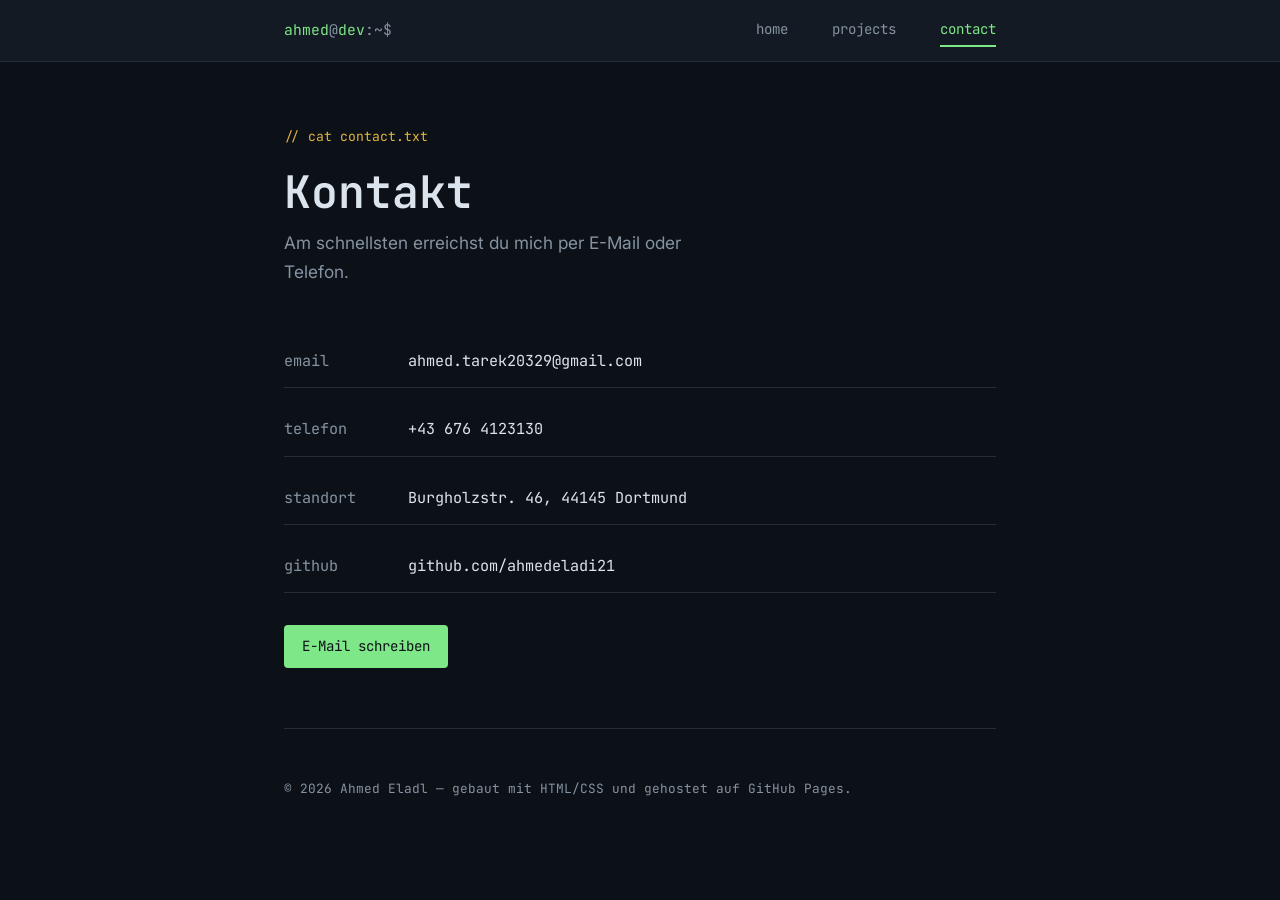
==== contact.html @ 5542e297 "Add files via upload" ====
<!DOCTYPE html>
<html lang="de">
<head>
<meta charset="UTF-8">
<meta name="viewport" content="width=device-width, initial-scale=1.0">
<title>Kontakt — Ahmed Eladl</title>
<link rel="preconnect" href="https://fonts.googleapis.com">
<link rel="preconnect" href="https://fonts.gstatic.com" crossorigin>
<link href="https://fonts.googleapis.com/css2?family=JetBrains+Mono:wght@400;500;600;700&family=Inter:wght@400;500;600&display=swap" rel="stylesheet">
<link rel="stylesheet" href="style.css">
</head>
<body>

  <div class="topbar">
    <div class="topbar-inner">
      <div class="prompt">ahmed<span>@</span>dev<span>:~$</span></div>
      <nav>
        <a href="index.html">home</a>
        <a href="projects.html">projects</a>
        <a href="contact.html" class="active">contact</a>
      </nav>
    </div>
  </div>

  <div class="wrap">
    <header class="hero" style="padding-bottom:20px;">
      <p class="kicker">// cat contact.txt</p>
      <h1>Kontakt</h1>
      <p class="role">Am schnellsten erreichst du mich per E-Mail oder Telefon.</p>
    </header>

    <section class="contact" style="border-top:none; padding-top:0;">
      <div class="contact-grid">
        <div class="contact-row">
          <span class="k">email</span>
          <span class="v"><a href="mailto:ahmed.tarek20329@gmail.com">ahmed.tarek20329@gmail.com</a></span>
        </div>
        <div class="contact-row">
          <span class="k">telefon</span>
          <span class="v"><a href="tel:+436764123130">+43 676 4123130</a></span>
        </div>
        <div class="contact-row">
          <span class="k">standort</span>
          <span class="v">Burgholzstr. 46, 44145 Dortmund</span>
        </div>
        <div class="contact-row">
          <span class="k">github</span>
          <span class="v"><a href="https://github.com/ahmedeladi21" target="_blank" rel="noopener">github.com/ahmedeladi21</a></span>
        </div>
      </div>

      <p style="margin-top:32px;">
        <a class="btn" href="mailto:ahmed.tarek20329@gmail.com">E-Mail schreiben</a>
      </p>
    </section>

    <footer>
      <p>© 2026 Ahmed Eladl — gebaut mit HTML/CSS und gehostet auf GitHub Pages.</p>
    </footer>
  </div>

</body>
</html>
---- style.css ----
:root{
  --bg:#0c1117;
  --bg-raised:#131a23;
  --line:#232d38;
  --text:#dbe4ec;
  --muted:#8593a1;
  --green:#7ee787;
  --amber:#e3b341;
  --blue:#6cb6ff;
  --red:#ff7b72;
  --radius:6px;
  --mono:'JetBrains Mono', monospace;
  --sans:'Inter', sans-serif;
}

*{box-sizing:border-box;}
html{scroll-behavior:smooth;}
body{
  margin:0;
  background:var(--bg);
  color:var(--text);
  font-family:var(--sans);
  font-size:16px;
  line-height:1.65;
}

a{color:var(--blue); text-decoration:none;}
a:hover{text-decoration:underline;}

.wrap{
  max-width:760px;
  margin:0 auto;
  padding:0 24px;
}

/* Top nav, styled like a terminal title bar */
.topbar{
  border-bottom:1px solid var(--line);
  background:var(--bg-raised);
  position:sticky;
  top:0;
  z-index:10;
}
.topbar-inner{
  max-width:760px;
  margin:0 auto;
  padding:14px 24px;
  display:flex;
  align-items:center;
  justify-content:space-between;
  flex-wrap:wrap;
  gap:12px;
}
.prompt{
  font-family:var(--mono);
  font-size:0.92rem;
  color:var(--green);
  white-space:nowrap;
}
.prompt span{color:var(--muted);}
nav{
  display:flex;
  gap:22px;
  font-family:var(--mono);
  font-size:0.88rem;
}
nav a{
  color:var(--muted);
  padding:4px 0;
  margin-left:22px;
  border-bottom:2px solid transparent;
}
nav a:first-child{margin-left:0;}
nav a:hover{
  color:var(--text);
  text-decoration:none;
}
nav a.active{
  color:var(--green);
  border-bottom:2px solid var(--green);
}

/* Terminal window chrome, used for hero + project cards */
.term{
  background:var(--bg-raised);
  border:1px solid var(--line);
  border-radius:var(--radius);
  overflow:hidden;
}
.term-bar{
  display:flex;
  align-items:center;
  gap:8px;
  padding:10px 14px;
  border-bottom:1px solid var(--line);
  background:#0f151d;
}
.term-dot{
  width:10px; height:10px; border-radius:50%;
  background:#3a4552;
}
.term-title{
  font-family:var(--mono);
  font-size:0.78rem;
  color:var(--muted);
  margin-left:6px;
}
.term-body{
  padding:22px 24px;
  font-family:var(--mono);
  font-size:0.92rem;
}
.term-body .out{
  color:var(--text);
  font-family:var(--sans);
  font-size:1rem;
  white-space:normal;
}

header.hero{
  padding:64px 0 40px;
}
.kicker{
  font-family:var(--mono);
  font-size:0.82rem;
  color:var(--amber);
  margin:0 0 18px;
}
h1{
  font-family:var(--mono);
  font-weight:600;
  font-size:clamp(2rem, 5.5vw, 2.8rem);
  line-height:1.15;
  margin:0 0 12px;
  color:var(--text);
}
h1 .cursor{
  display:inline-block;
  width:0.5ch;
  background:var(--green);
  animation:blink 1.1s steps(1) infinite;
  margin-left:2px;
}
@keyframes blink{50%{opacity:0;}}

.role{
  font-size:1.08rem;
  color:var(--muted);
  margin:0 0 28px;
  max-width:42ch;
}

.contact-strip{
  display:flex;
  flex-wrap:wrap;
  gap:8px 20px;
  font-family:var(--mono);
  font-size:0.85rem;
  color:var(--muted);
}
.contact-strip a, .contact-strip span{margin-right:16px;}
.contact-strip a{color:var(--muted); border-bottom:1px dashed var(--line);}
.contact-strip a:hover{color:var(--green); border-color:var(--green); text-decoration:none;}

section{
  padding:44px 0;
  border-top:1px solid var(--line);
}
h2{
  font-family:var(--mono);
  font-size:1.05rem;
  font-weight:600;
  color:var(--green);
  margin:0 0 22px;
}
h2::before{content:"# "; color:var(--muted);}

.profile p{max-width:64ch; color:var(--text);}

.skills-tags{
  display:flex;
  flex-wrap:wrap;
  gap:10px;
  list-style:none;
  padding:0;
  margin:0;
  font-family:var(--mono);
  font-size:0.85rem;
}
.skills-tags li{
  padding:6px 12px;
  background:var(--bg-raised);
  border:1px solid var(--line);
  border-radius:4px;
  color:var(--text);
}
.skills-tags li::before{content:"~/"; color:var(--muted);}

.lang-list{
  display:flex; gap:32px; flex-wrap:wrap;
  list-style:none; padding:0; margin:0;
}
.lang-list li{margin-right:32px;}
.lang-list li:last-child{margin-right:0;}
.lang-list li strong{
  display:block; font-family:var(--mono); color:var(--text); font-size:0.95rem;
}
.lang-list li span{color:var(--muted); font-size:0.85rem;}

.projects-list{
  display:flex;
  flex-direction:column;
  gap:18px;
}
.project-card .term-body p{
  margin:0;
  color:var(--muted);
  font-family:var(--sans);
}
.project-card.placeholder .term-title{color:var(--amber);}

.btn{
  display:inline-block;
  font-family:var(--mono);
  font-size:0.88rem;
  color:var(--bg);
  background:var(--green);
  padding:10px 18px;
  border-radius:4px;
  border:none;
}
.btn:hover{opacity:0.88; text-decoration:none;}

.contact-grid{
  display:flex;
  flex-direction:column;
  gap:14px;
  font-family:var(--mono);
  font-size:0.95rem;
}
.contact-row{
  display:flex;
  gap:14px;
  padding:14px 0;
  border-bottom:1px solid var(--line);
}
.contact-row .k{color:var(--muted); min-width:110px;}
.contact-row .v a, .contact-row .v{color:var(--text);}
.contact-row .v a:hover{color:var(--green);}

footer{
  padding:36px 0 56px;
  color:var(--muted);
  font-family:var(--mono);
  font-size:0.8rem;
  border-top:1px solid var(--line);
}

@media (max-width:520px){
  header.hero{padding:44px 0 32px;}
  section{padding:34px 0;}
  .contact-row{flex-direction:column; gap:4px;}
  .contact-row .k{min-width:0;}
}
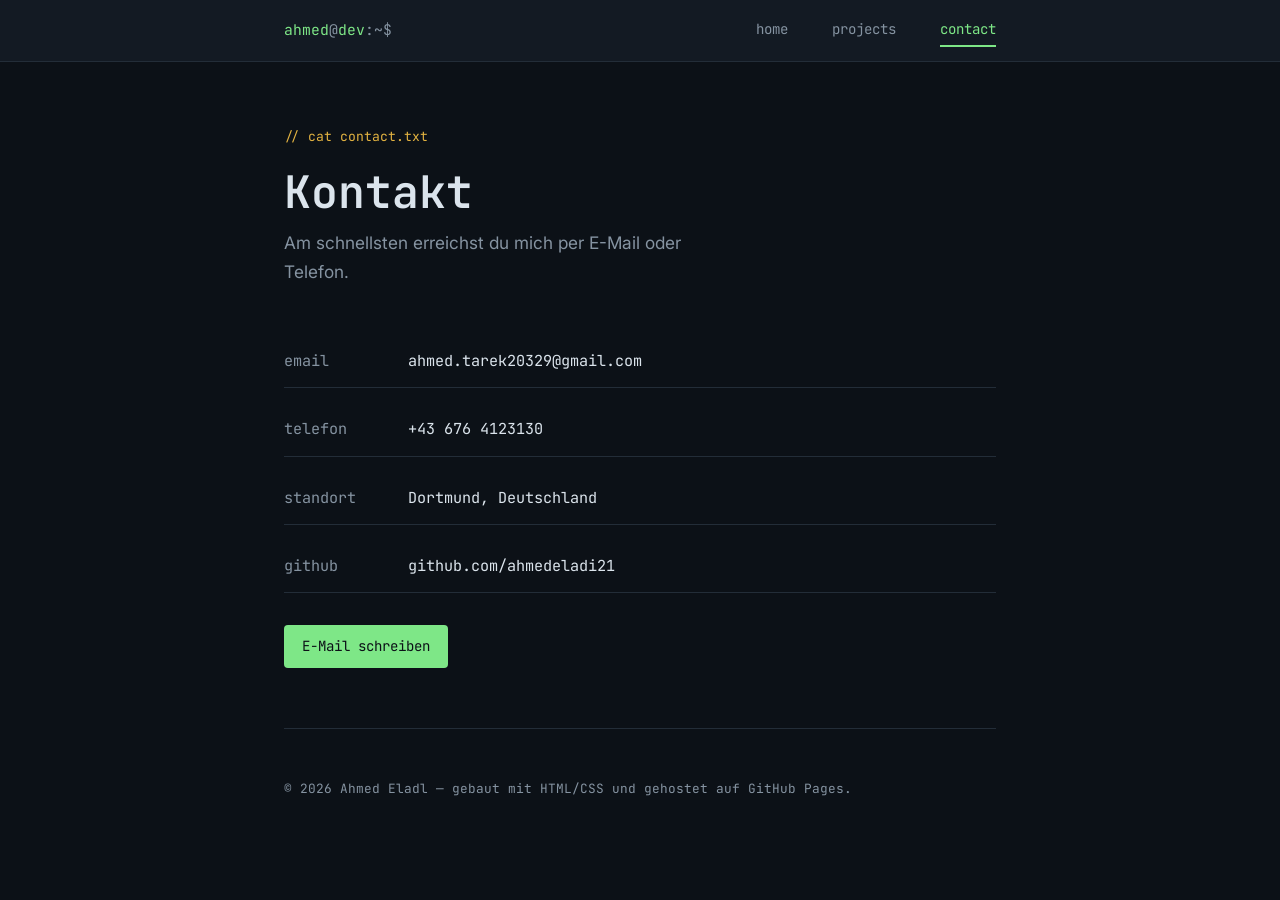
==== commit 0d533ec2: "Change location to Dortmund, Deutschland Updated location information in contact section." ====
--- a/contact.html
+++ b/contact.html
@@ -41,7 +41,7 @@
         </div>
         <div class="contact-row">
           <span class="k">standort</span>
-          <span class="v">Burgholzstr. 46, 44145 Dortmund</span>
+          <span class="v"> Dortmund, Deutschland</span>
         </div>
         <div class="contact-row">
           <span class="k">github</span>
